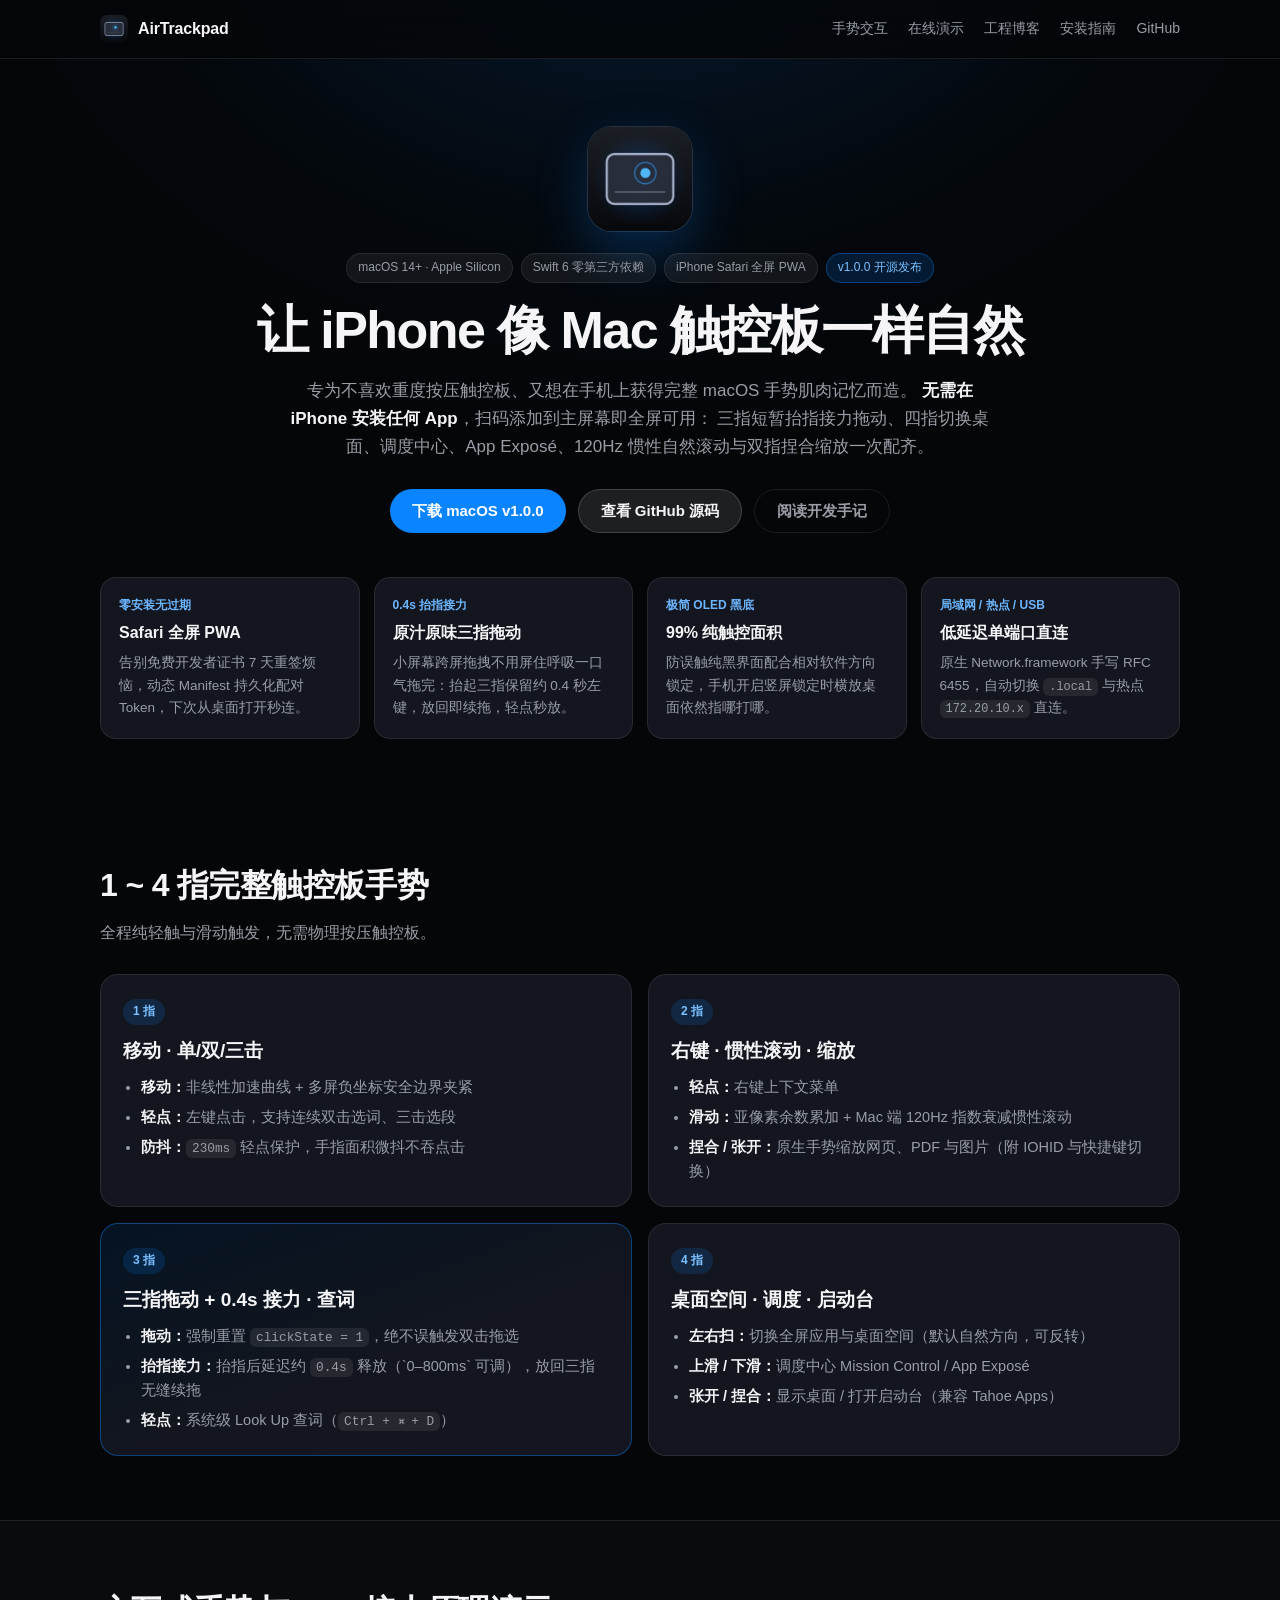
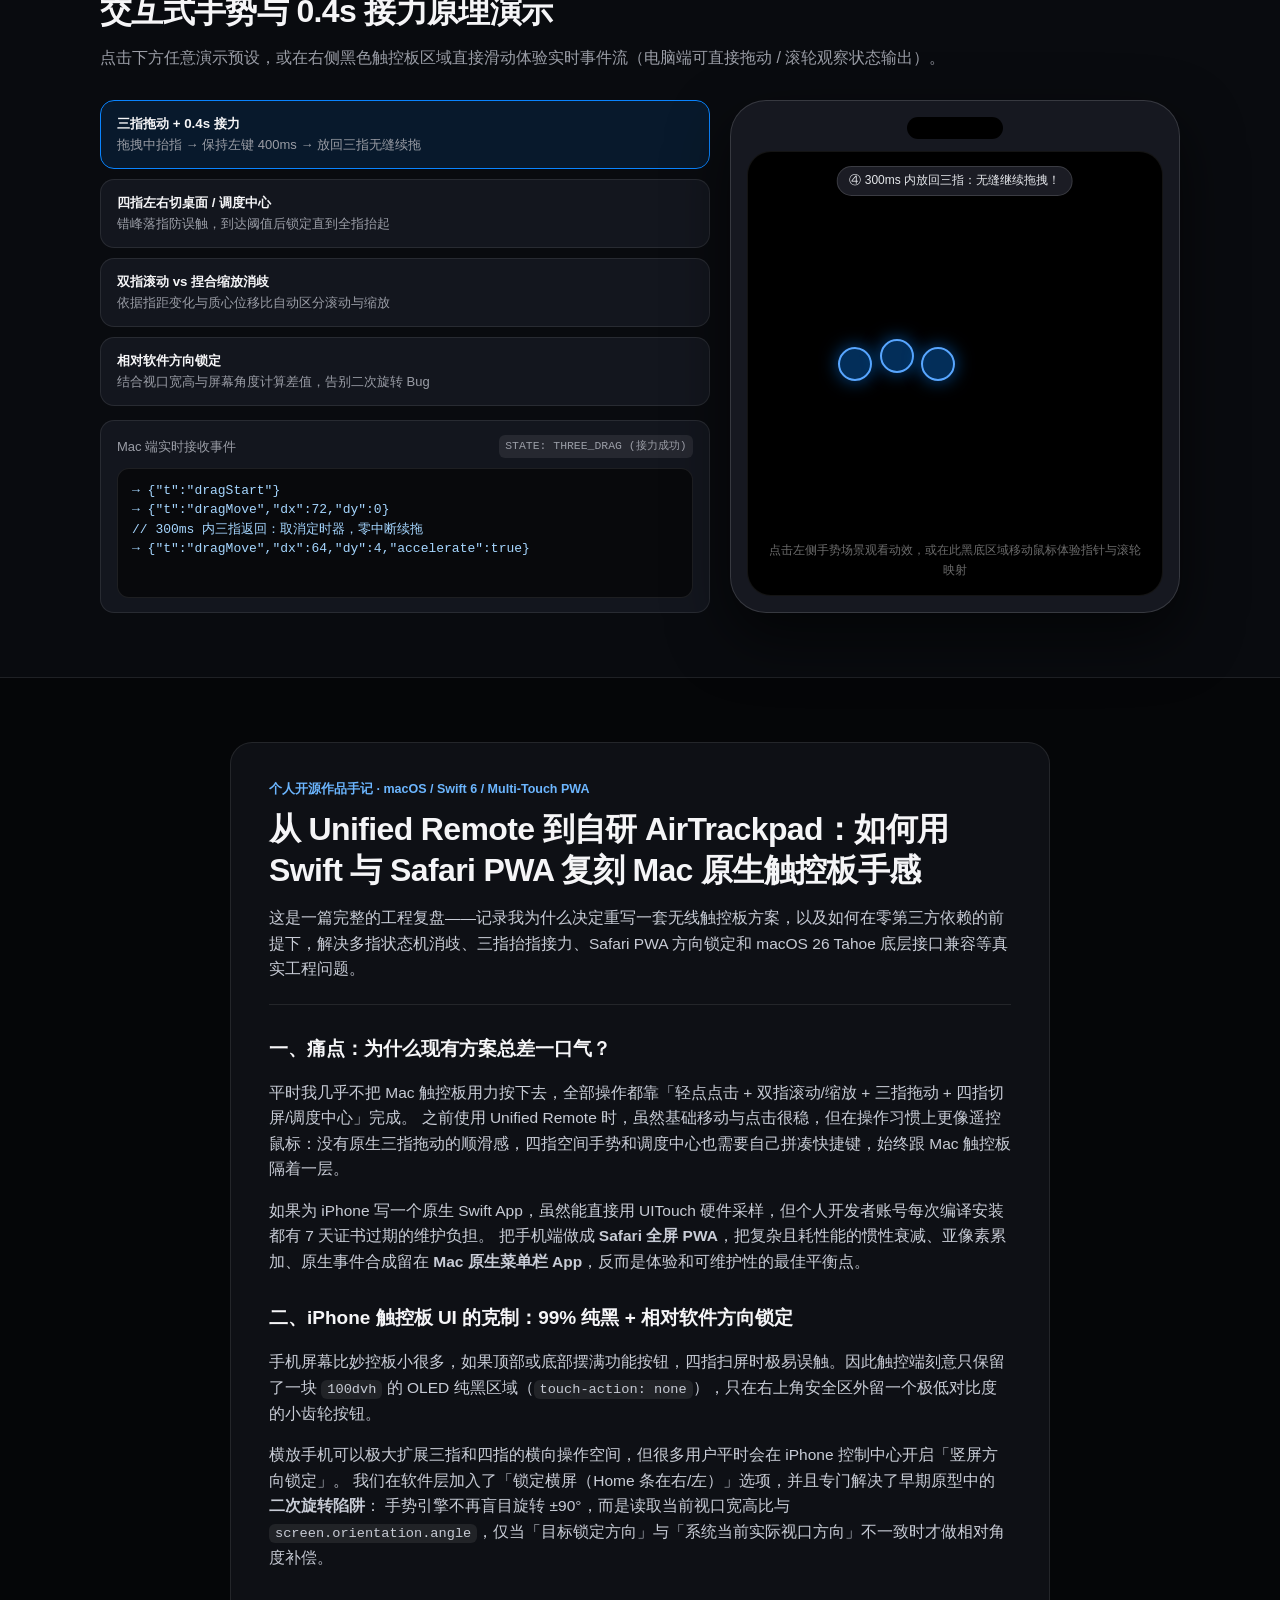
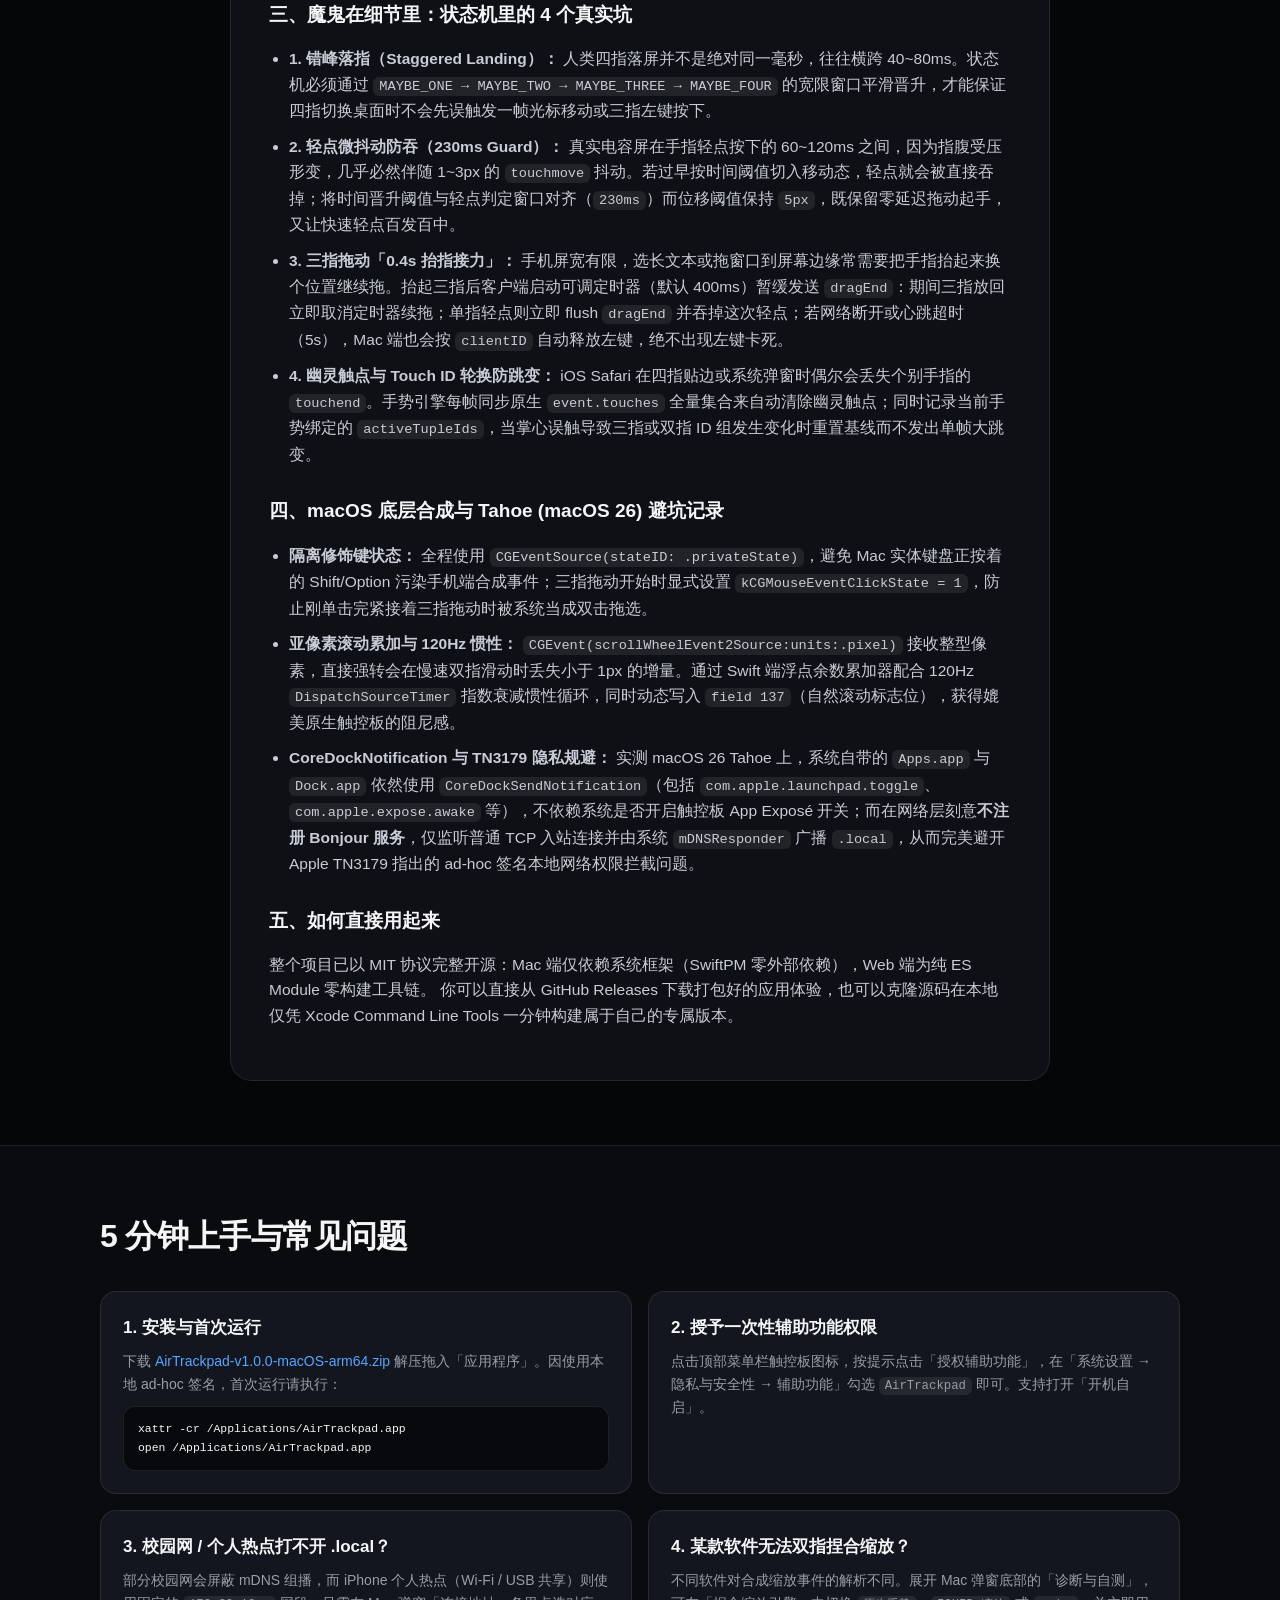
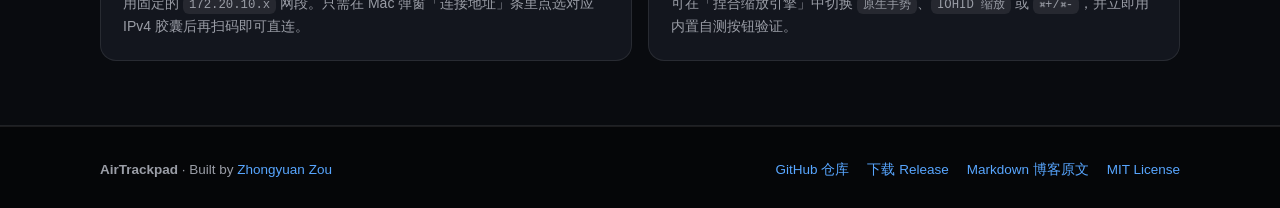
==== docs/index.html @ 7d02b203 "feat: initial open-source release of AirTrackpad v1.0.0" ====
<!DOCTYPE html>
<html lang="zh-CN">
<head>
  <meta charset="utf-8" />
  <meta name="viewport" content="width=device-width, initial-scale=1.0" />
  <meta name="color-scheme" content="dark" />
  <title>AirTrackpad — 把 iPhone 变成原生 Mac 触控板</title>
  <meta name="description" content="零 iOS 客户端安装、纯轻触无需按压、三指 0.4s 抬指接力拖动、四指切屏与调度中心、120Hz 惯性滚动——由原生 Swift 6 菜单栏应用与 Safari 全屏 PWA 组成的 Mac 无线触控板。" />
  <link rel="icon" type="image/png" href="./assets/icon-512.png" />
  <link rel="stylesheet" href="./style.css" />
</head>
<body>
  <div class="ambient-glow" aria-hidden="true"></div>

  <header class="site-nav">
    <div class="container nav-inner">
      <a href="#top" class="brand">
        <img src="./assets/icon-512.png" alt="AirTrackpad 图标" width="28" height="28" />
        <span>AirTrackpad</span>
      </a>
      <nav class="nav-links" aria-label="主导航">
        <a href="#gestures">手势交互</a>
        <a href="#playground">在线演示</a>
        <a href="#blog">工程博客</a>
        <a href="#quickstart">安装指南</a>
        <a href="https://github.com/Zou-Zhongyuan/AirTrackpad" target="_blank" rel="noopener">GitHub</a>
      </nav>
    </div>
  </header>

  <main id="top">
    <!-- Hero -->
    <section class="hero">
      <div class="container hero-inner">
        <img src="./assets/icon-512.png" alt="AirTrackpad 应用图标" class="hero-icon" width="104" height="104" />
        <div class="hero-badges">
          <span class="badge">macOS 14+ · Apple Silicon</span>
          <span class="badge">Swift 6 零第三方依赖</span>
          <span class="badge">iPhone Safari 全屏 PWA</span>
          <span class="badge accent">v1.0.0 开源发布</span>
        </div>
        <h1>让 iPhone 像 Mac 触控板一样自然</h1>
        <p class="hero-lead">
          专为不喜欢重度按压触控板、又想在手机上获得完整 macOS 手势肌肉记忆而造。
          <strong>无需在 iPhone 安装任何 App</strong>，扫码添加到主屏幕即全屏可用：
          三指短暂抬指接力拖动、四指切换桌面、调度中心、App Exposé、120Hz 惯性自然滚动与双指捏合缩放一次配齐。
        </p>

        <div class="cta-row">
          <a class="btn btn-primary" href="https://github.com/Zou-Zhongyuan/AirTrackpad/releases/latest" target="_blank" rel="noopener">
            下载 macOS v1.0.0
          </a>
          <a class="btn btn-secondary" href="https://github.com/Zou-Zhongyuan/AirTrackpad" target="_blank" rel="noopener">
            查看 GitHub 源码
          </a>
          <a class="btn btn-ghost" href="#blog">
            阅读开发手记
          </a>
        </div>

        <div class="highlights-grid">
          <div class="highlight-card">
            <div class="hl-kicker">零安装无过期</div>
            <div class="hl-title">Safari 全屏 PWA</div>
            <p>告别免费开发者证书 7 天重签烦恼，动态 Manifest 持久化配对 Token，下次从桌面打开秒连。</p>
          </div>
          <div class="highlight-card">
            <div class="hl-kicker">0.4s 抬指接力</div>
            <div class="hl-title">原汁原味三指拖动</div>
            <p>小屏幕跨屏拖拽不用屏住呼吸一口气拖完：抬起三指保留约 0.4 秒左键，放回即续拖，轻点秒放。</p>
          </div>
          <div class="highlight-card">
            <div class="hl-kicker">极简 OLED 黑底</div>
            <div class="hl-title">99% 纯触控面积</div>
            <p>防误触纯黑界面配合相对软件方向锁定，手机开启竖屏锁定时横放桌面依然指哪打哪。</p>
          </div>
          <div class="highlight-card">
            <div class="hl-kicker">局域网 / 热点 / USB</div>
            <div class="hl-title">低延迟单端口直连</div>
            <p>原生 Network.framework 手写 RFC 6455，自动切换 <code>.local</code> 与热点 <code>172.20.10.x</code> 直连。</p>
          </div>
        </div>
      </div>
    </section>

    <!-- Gesture Matrix -->
    <section id="gestures" class="section">
      <div class="container">
        <div class="section-head">
          <h2>1 ~ 4 指完整触控板手势</h2>
          <p>全程纯轻触与滑动触发，无需物理按压触控板。</p>
        </div>

        <div class="gesture-grid">
          <article class="g-card">
            <div class="g-fingers">1 指</div>
            <h3>移动 · 单/双/三击</h3>
            <ul>
              <li><strong>移动：</strong>非线性加速曲线 + 多屏负坐标安全边界夹紧</li>
              <li><strong>轻点：</strong>左键点击，支持连续双击选词、三击选段</li>
              <li><strong>防抖：</strong><code>230ms</code> 轻点保护，手指面积微抖不吞点击</li>
            </ul>
          </article>

          <article class="g-card">
            <div class="g-fingers">2 指</div>
            <h3>右键 · 惯性滚动 · 缩放</h3>
            <ul>
              <li><strong>轻点：</strong>右键上下文菜单</li>
              <li><strong>滑动：</strong>亚像素余数累加 + Mac 端 120Hz 指数衰减惯性滚动</li>
              <li><strong>捏合 / 张开：</strong>原生手势缩放网页、PDF 与图片（附 IOHID 与快捷键切换）</li>
            </ul>
          </article>

          <article class="g-card featured">
            <div class="g-fingers">3 指</div>
            <h3>三指拖动 + 0.4s 接力 · 查词</h3>
            <ul>
              <li><strong>拖动：</strong>强制重置 <code>clickState = 1</code>，绝不误触发双击拖选</li>
              <li><strong>抬指接力：</strong>抬指后延迟约 <code>0.4s</code> 释放（`0–800ms` 可调），放回三指无缝续拖</li>
              <li><strong>轻点：</strong>系统级 Look Up 查词（<code>Ctrl + ⌘ + D</code>）</li>
            </ul>
          </article>

          <article class="g-card">
            <div class="g-fingers">4 指</div>
            <h3>桌面空间 · 调度 · 启动台</h3>
            <ul>
              <li><strong>左右扫：</strong>切换全屏应用与桌面空间（默认自然方向，可反转）</li>
              <li><strong>上滑 / 下滑：</strong>调度中心 Mission Control / App Exposé</li>
              <li><strong>张开 / 捏合：</strong>显示桌面 / 打开启动台（兼容 Tahoe Apps）</li>
            </ul>
          </article>
        </div>
      </div>
    </section>

    <!-- Interactive Playground -->
    <section id="playground" class="section alt-surface">
      <div class="container">
        <div class="section-head">
          <h2>交互式手势与 0.4s 接力原理演示</h2>
          <p>点击下方任意演示预设，或在右侧黑色触控板区域直接滑动体验实时事件流（电脑端可直接拖动 / 滚轮观察状态输出）。</p>
        </div>

        <div class="playground-shell">
          <div class="playground-controls">
            <div class="preset-list" role="tablist" aria-label="手势演示预设">
              <button type="button" class="preset-btn active" data-preset="drag-relay">
                <strong>三指拖动 + 0.4s 接力</strong>
                <span>拖拽中抬指 → 保持左键 400ms → 放回三指无缝续拖</span>
              </button>
              <button type="button" class="preset-btn" data-preset="swipe4">
                <strong>四指左右切桌面 / 调度中心</strong>
                <span>错峰落指防误触，到达阈值后锁定直到全指抬起</span>
              </button>
              <button type="button" class="preset-btn" data-preset="pinch-scroll">
                <strong>双指滚动 vs 捏合缩放消歧</strong>
                <span>依据指距变化与质心位移比自动区分滚动与缩放</span>
              </button>
              <button type="button" class="preset-btn" data-preset="orientation">
                <strong>相对软件方向锁定</strong>
                <span>结合视口宽高与屏幕角度计算差值，告别二次旋转 Bug</span>
              </button>
            </div>

            <div class="telemetry-box">
              <div class="telemetry-head">
                <span>Mac 端实时接收事件</span>
                <code id="demo-state-badge">STATE: THREE_DRAG</code>
              </div>
              <pre id="demo-log" aria-live="polite"></pre>
            </div>
          </div>

          <div class="phone-frame">
            <div class="phone-notch" aria-hidden="true"></div>
            <div id="demo-pad" class="demo-pad" tabindex="0" aria-label="交互式触控板演示区">
              <div id="demo-pill" class="demo-pill">演示：三指拖动接力</div>
              <div id="demo-fingers" class="demo-fingers"></div>
              <div id="demo-relay-ring" class="demo-relay-ring" hidden>
                <span id="demo-relay-text">接力保留左键 400ms</span>
              </div>
              <div class="demo-pad-hint">点击左侧手势场景观看动效，或在此黑底区域移动鼠标体验指针与滚轮映射</div>
            </div>
          </div>
        </div>
      </div>
    </section>

    <!-- Engineering Blog Post -->
    <section id="blog" class="section">
      <div class="container blog-container">
        <article class="blog-article">
          <header class="blog-header">
            <div class="blog-meta">个人开源作品手记 · macOS / Swift 6 / Multi-Touch PWA</div>
            <h2>从 Unified Remote 到自研 AirTrackpad：如何用 Swift 与 Safari PWA 复刻 Mac 原生触控板手感</h2>
            <p class="blog-intro">
              这是一篇完整的工程复盘——记录我为什么决定重写一套无线触控板方案，以及如何在零第三方依赖的前提下，解决多指状态机消歧、三指抬指接力、Safari PWA 方向锁定和 macOS 26 Tahoe 底层接口兼容等真实工程问题。
            </p>
          </header>

          <h3>一、痛点：为什么现有方案总差一口气？</h3>
          <p>
            平时我几乎不把 Mac 触控板用力按下去，全部操作都靠「轻点点击 + 双指滚动/缩放 + 三指拖动 + 四指切屏/调度中心」完成。
            之前使用 Unified Remote 时，虽然基础移动与点击很稳，但在操作习惯上更像遥控鼠标：没有原生三指拖动的顺滑感，四指空间手势和调度中心也需要自己拼凑快捷键，始终跟 Mac 触控板隔着一层。
          </p>
          <p>
            如果为 iPhone 写一个原生 Swift App，虽然能直接用 UITouch 硬件采样，但个人开发者账号每次编译安装都有 7 天证书过期的维护负担。
            把手机端做成 <strong>Safari 全屏 PWA</strong>，把复杂且耗性能的惯性衰减、亚像素累加、原生事件合成留在 <strong>Mac 原生菜单栏 App</strong>，反而是体验和可维护性的最佳平衡点。
          </p>

          <h3>二、iPhone 触控板 UI 的克制：99% 纯黑 + 相对软件方向锁定</h3>
          <p>
            手机屏幕比妙控板小很多，如果顶部或底部摆满功能按钮，四指扫屏时极易误触。因此触控端刻意只保留了一块 <code>100dvh</code> 的 OLED 纯黑区域（<code>touch-action: none</code>），只在右上角安全区外留一个极低对比度的小齿轮按钮。
          </p>
          <p>
            横放手机可以极大扩展三指和四指的横向操作空间，但很多用户平时会在 iPhone 控制中心开启「竖屏方向锁定」。
            我们在软件层加入了「锁定横屏（Home 条在右/左）」选项，并且专门解决了早期原型中的<strong>二次旋转陷阱</strong>：
            手势引擎不再盲目旋转 ±90°，而是读取当前视口宽高比与 <code>screen.orientation.angle</code>，仅当「目标锁定方向」与「系统当前实际视口方向」不一致时才做相对角度补偿。
          </p>

          <h3>三、魔鬼在细节里：状态机里的 4 个真实坑</h3>
          <ul>
            <li>
              <strong>1. 错峰落指（Staggered Landing）：</strong>
              人类四指落屏并不是绝对同一毫秒，往往横跨 40~80ms。状态机必须通过 <code>MAYBE_ONE → MAYBE_TWO → MAYBE_THREE → MAYBE_FOUR</code> 的宽限窗口平滑晋升，才能保证四指切换桌面时不会先误触发一帧光标移动或三指左键按下。
            </li>
            <li>
              <strong>2. 轻点微抖动防吞（230ms Guard）：</strong>
              真实电容屏在手指轻点按下的 60~120ms 之间，因为指腹受压形变，几乎必然伴随 1~3px 的 <code>touchmove</code> 抖动。若过早按时间阈值切入移动态，轻点就会被直接吞掉；将时间晋升阈值与轻点判定窗口对齐（<code>230ms</code>）而位移阈值保持 <code>5px</code>，既保留零延迟拖动起手，又让快速轻点百发百中。
            </li>
            <li>
              <strong>3. 三指拖动「0.4s 抬指接力」：</strong>
              手机屏宽有限，选长文本或拖窗口到屏幕边缘常需要把手指抬起来换个位置继续拖。抬起三指后客户端启动可调定时器（默认 400ms）暂缓发送 <code>dragEnd</code>：期间三指放回立即取消定时器续拖；单指轻点则立即 flush <code>dragEnd</code> 并吞掉这次轻点；若网络断开或心跳超时（5s），Mac 端也会按 <code>clientID</code> 自动释放左键，绝不出现左键卡死。
            </li>
            <li>
              <strong>4. 幽灵触点与 Touch ID 轮换防跳变：</strong>
              iOS Safari 在四指贴边或系统弹窗时偶尔会丢失个别手指的 <code>touchend</code>。手势引擎每帧同步原生 <code>event.touches</code> 全量集合来自动清除幽灵触点；同时记录当前手势绑定的 <code>activeTupleIds</code>，当掌心误触导致三指或双指 ID 组发生变化时重置基线而不发出单帧大跳变。
            </li>
          </ul>

          <h3>四、macOS 底层合成与 Tahoe (macOS 26) 避坑记录</h3>
          <ul>
            <li>
              <strong>隔离修饰键状态：</strong>
              全程使用 <code>CGEventSource(stateID: .privateState)</code>，避免 Mac 实体键盘正按着的 Shift/Option 污染手机端合成事件；三指拖动开始时显式设置 <code>kCGMouseEventClickState = 1</code>，防止刚单击完紧接着三指拖动时被系统当成双击拖选。
            </li>
            <li>
              <strong>亚像素滚动累加与 120Hz 惯性：</strong>
              <code>CGEvent(scrollWheelEvent2Source:units:.pixel)</code> 接收整型像素，直接强转会在慢速双指滑动时丢失小于 1px 的增量。通过 Swift 端浮点余数累加器配合 120Hz <code>DispatchSourceTimer</code> 指数衰减惯性循环，同时动态写入 <code>field 137</code>（自然滚动标志位），获得媲美原生触控板的阻尼感。
            </li>
            <li>
              <strong>CoreDockNotification 与 TN3179 隐私规避：</strong>
              实测 macOS 26 Tahoe 上，系统自带的 <code>Apps.app</code> 与 <code>Dock.app</code> 依然使用 <code>CoreDockSendNotification</code>（包括 <code>com.apple.launchpad.toggle</code>、<code>com.apple.expose.awake</code> 等），不依赖系统是否开启触控板 App Exposé 开关；而在网络层刻意<strong>不注册 Bonjour 服务</strong>，仅监听普通 TCP 入站连接并由系统 <code>mDNSResponder</code> 广播 <code>.local</code>，从而完美避开 Apple TN3179 指出的 ad-hoc 签名本地网络权限拦截问题。
            </li>
          </ul>

          <h3>五、如何直接用起来</h3>
          <p>
            整个项目已以 MIT 协议完整开源：Mac 端仅依赖系统框架（SwiftPM 零外部依赖），Web 端为纯 ES Module 零构建工具链。
            你可以直接从 GitHub Releases 下载打包好的应用体验，也可以克隆源码在本地仅凭 Xcode Command Line Tools 一分钟构建属于自己的专属版本。
          </p>
        </article>
      </div>
    </section>

    <!-- Quick Start & FAQ -->
    <section id="quickstart" class="section alt-surface">
      <div class="container">
        <div class="section-head">
          <h2>5 分钟上手与常见问题</h2>
        </div>

        <div class="faq-grid">
          <div class="faq-card">
            <h3>1. 安装与首次运行</h3>
            <p>下载 <a href="https://github.com/Zou-Zhongyuan/AirTrackpad/releases/latest" target="_blank" rel="noopener">AirTrackpad-v1.0.0-macOS-arm64.zip</a> 解压拖入「应用程序」。因使用本地 ad-hoc 签名，首次运行请执行：</p>
            <pre><code>xattr -cr /Applications/AirTrackpad.app
open /Applications/AirTrackpad.app</code></pre>
          </div>

          <div class="faq-card">
            <h3>2. 授予一次性辅助功能权限</h3>
            <p>点击顶部菜单栏触控板图标，按提示点击「授权辅助功能」，在「系统设置 → 隐私与安全性 → 辅助功能」勾选 <code>AirTrackpad</code> 即可。支持打开「开机自启」。</p>
          </div>

          <div class="faq-card">
            <h3>3. 校园网 / 个人热点打不开 .local？</h3>
            <p>部分校园网会屏蔽 mDNS 组播，而 iPhone 个人热点（Wi-Fi / USB 共享）则使用固定的 <code>172.20.10.x</code> 网段。只需在 Mac 弹窗「连接地址」条里点选对应 IPv4 胶囊后再扫码即可直连。</p>
          </div>

          <div class="faq-card">
            <h3>4. 某款软件无法双指捏合缩放？</h3>
            <p>不同软件对合成缩放事件的解析不同。展开 Mac 弹窗底部的「诊断与自测」，可在「捏合缩放引擎」中切换 <code>原生手势</code>、<code>IOHID 缩放</code> 或 <code>⌘+/⌘-</code>，并立即用内置自测按钮验证。</p>
          </div>
        </div>
      </div>
    </section>
  </main>

  <footer class="site-footer">
    <div class="container footer-inner">
      <div>
        <strong>AirTrackpad</strong> · Built by
        <a href="https://github.com/Zou-Zhongyuan" target="_blank" rel="noopener">Zhongyuan Zou</a>
      </div>
      <div class="footer-links">
        <a href="https://github.com/Zou-Zhongyuan/AirTrackpad" target="_blank" rel="noopener">GitHub 仓库</a>
        <a href="https://github.com/Zou-Zhongyuan/AirTrackpad/releases/latest" target="_blank" rel="noopener">下载 Release</a>
        <a href="https://github.com/Zou-Zhongyuan/AirTrackpad/blob/main/docs/blog-post.md" target="_blank" rel="noopener">Markdown 博客原文</a>
        <a href="https://github.com/Zou-Zhongyuan/AirTrackpad/blob/main/LICENSE" target="_blank" rel="noopener">MIT License</a>
      </div>
    </div>
  </footer>

  <script type="module" src="./showcase.js"></script>
</body>
</html>
---- docs/style.css ----
:root {
  --bg: #050608;
  --surface: #0e1015;
  --surface-alt: #090b0f;
  --card: #13161e;
  --border: rgba(255, 255, 255, 0.09);
  --text: #f5f5f7;
  --muted: #9a9da6;
  --accent: #0a84ff;
  --accent-soft: rgba(10, 132, 255, 0.16);
  --ok: #30d158;
  --max-w: 1080px;
}

*,
*::before,
*::after {
  box-sizing: border-box;
}

html {
  scroll-behavior: smooth;
}

body {
  margin: 0;
  background: var(--bg);
  color: var(--text);
  font-family: -apple-system, BlinkMacSystemFont, "SF Pro Display", "SF Pro Text", "PingFang SC", "Helvetica Neue", sans-serif;
  line-height: 1.65;
  -webkit-font-smoothing: antialiased;
}

a {
  color: #58a6ff;
  text-decoration: none;
}

a:hover {
  text-decoration: underline;
}

code,
pre {
  font-family: ui-monospace, "SF Mono", Menlo, Monaco, Consolas, monospace;
}

code {
  background: rgba(255, 255, 255, 0.08);
  padding: 2px 6px;
  border-radius: 6px;
  font-size: 0.88em;
}

pre {
  margin: 10px 0 0;
  padding: 12px 14px;
  border-radius: 12px;
  background: #08090c;
  border: 1px solid var(--border);
  overflow-x: auto;
  font-size: 13px;
  line-height: 1.5;
}

pre code {
  background: none;
  padding: 0;
}

.ambient-glow {
  position: fixed;
  inset: -20vh -10vw auto;
  height: 70vh;
  background: radial-gradient(ellipse at 50% 0%, rgba(10, 132, 255, 0.2), rgba(10, 132, 255, 0.03) 45%, transparent 72%);
  pointer-events: none;
  z-index: 0;
}

.container {
  position: relative;
  z-index: 1;
  width: min(var(--max-w), calc(100% - 36px));
  margin: 0 auto;
}

.site-nav {
  position: sticky;
  top: 0;
  z-index: 30;
  backdrop-filter: blur(18px);
  -webkit-backdrop-filter: blur(18px);
  background: rgba(5, 6, 8, 0.78);
  border-bottom: 1px solid var(--border);
}

.nav-inner {
  height: 58px;
  display: flex;
  align-items: center;
  justify-content: space-between;
  gap: 16px;
}

.brand {
  display: inline-flex;
  align-items: center;
  gap: 10px;
  color: var(--text);
  font-weight: 700;
  font-size: 16px;
  letter-spacing: -0.01em;
}

.brand:hover {
  text-decoration: none;
}

.brand img {
  border-radius: 7px;
}

.nav-links {
  display: flex;
  align-items: center;
  gap: 20px;
  font-size: 14px;
}

.nav-links a {
  color: var(--muted);
  transition: color 0.15s ease;
}

.nav-links a:hover {
  color: var(--text);
  text-decoration: none;
}

.hero {
  padding: 68px 0 56px;
}

.hero-inner {
  display: flex;
  flex-direction: column;
  align-items: center;
  text-align: center;
}

.hero-icon {
  border-radius: 24px;
  box-shadow: 0 22px 54px rgba(10, 132, 255, 0.26), 0 0 0 1px rgba(255, 255, 255, 0.14);
  margin-bottom: 22px;
}

.hero-badges {
  display: flex;
  flex-wrap: wrap;
  justify-content: center;
  gap: 8px;
  margin-bottom: 18px;
}

.badge {
  font-size: 12px;
  font-weight: 500;
  color: var(--muted);
  padding: 4px 11px;
  border-radius: 999px;
  background: rgba(255, 255, 255, 0.06);
  border: 1px solid var(--border);
}

.badge.accent {
  color: #7cc0ff;
  background: var(--accent-soft);
  border-color: rgba(10, 132, 255, 0.35);
}

.hero h1 {
  margin: 0;
  font-size: clamp(32px, 5vw, 52px);
  line-height: 1.12;
  letter-spacing: -0.03em;
  max-width: 820px;
}

.hero-lead {
  margin: 18px 0 28px;
  max-width: 720px;
  font-size: 17px;
  color: var(--muted);
}

.hero-lead strong {
  color: var(--text);
}

.cta-row {
  display: flex;
  flex-wrap: wrap;
  justify-content: center;
  gap: 12px;
  margin-bottom: 44px;
}

.btn {
  display: inline-flex;
  align-items: center;
  justify-content: center;
  min-height: 44px;
  padding: 0 22px;
  border-radius: 999px;
  font-size: 15px;
  font-weight: 600;
  transition: transform 0.15s ease, background-color 0.15s ease, border-color 0.15s ease;
}

.btn:hover {
  text-decoration: none;
  transform: translateY(-1px);
}

.btn-primary {
  background: var(--accent);
  color: #ffffff;
}

.btn-primary:hover {
  background: #2191ff;
}

.btn-secondary {
  background: rgba(255, 255, 255, 0.1);
  color: var(--text);
  border: 1px solid rgba(255, 255, 255, 0.16);
}

.btn-ghost {
  background: transparent;
  color: var(--muted);
  border: 1px solid var(--border);
}

.btn-ghost:hover {
  color: var(--text);
}

.highlights-grid {
  width: 100%;
  display: grid;
  grid-template-columns: repeat(4, minmax(0, 1fr));
  gap: 14px;
  text-align: left;
}

.highlight-card {
  padding: 18px;
  border-radius: 16px;
  background: var(--card);
  border: 1px solid var(--border);
}

.hl-kicker {
  font-size: 12px;
  font-weight: 600;
  color: #6cb6ff;
  margin-bottom: 4px;
}

.hl-title {
  font-size: 16px;
  font-weight: 700;
  margin-bottom: 6px;
}

.highlight-card p {
  margin: 0;
  font-size: 13.5px;
  color: var(--muted);
}

.section {
  padding: 64px 0;
}

.alt-surface {
  background: var(--surface-alt);
  border-top: 1px solid var(--border);
  border-bottom: 1px solid var(--border);
}

.section-head {
  margin-bottom: 28px;
}

.section-head h2 {
  margin: 0 0 8px;
  font-size: clamp(24px, 3vw, 32px);
  letter-spacing: -0.02em;
}

.section-head p {
  margin: 0;
  color: var(--muted);
}

.gesture-grid {
  display: grid;
  grid-template-columns: repeat(2, minmax(0, 1fr));
  gap: 16px;
}

.g-card {
  padding: 22px;
  border-radius: 18px;
  background: var(--card);
  border: 1px solid var(--border);
}

.g-card.featured {
  border-color: rgba(10, 132, 255, 0.42);
  background: linear-gradient(160deg, rgba(10, 132, 255, 0.11), var(--card) 55%);
}

.g-fingers {
  display: inline-block;
  font-size: 12px;
  font-weight: 700;
  color: #7cc0ff;
  background: var(--accent-soft);
  padding: 3px 10px;
  border-radius: 999px;
  margin-bottom: 10px;
}

.g-card h3 {
  margin: 0 0 10px;
  font-size: 19px;
}

.g-card ul {
  margin: 0;
  padding-left: 18px;
  color: var(--muted);
  font-size: 14.5px;
}

.g-card li + li {
  margin-top: 6px;
}

.g-card strong {
  color: var(--text);
}

.playground-shell {
  display: grid;
  grid-template-columns: 1.15fr 0.85fr;
  gap: 20px;
  align-items: stretch;
}

.playground-controls {
  display: flex;
  flex-direction: column;
  gap: 14px;
}

.preset-list {
  display: flex;
  flex-direction: column;
  gap: 10px;
}

.preset-btn {
  text-align: left;
  padding: 14px 16px;
  border-radius: 14px;
  border: 1px solid var(--border);
  background: var(--card);
  color: var(--text);
  cursor: pointer;
  display: flex;
  flex-direction: column;
  gap: 3px;
  transition: border-color 0.15s ease, background-color 0.15s ease;
}

.preset-btn span {
  font-size: 13px;
  color: var(--muted);
}

.preset-btn.active {
  border-color: var(--accent);
  background: rgba(10, 132, 255, 0.12);
}

.telemetry-box {
  flex: 1;
  display: flex;
  flex-direction: column;
  padding: 14px 16px;
  border-radius: 14px;
  background: var(--card);
  border: 1px solid var(--border);
  min-height: 180px;
}

.telemetry-head {
  display: flex;
  align-items: center;
  justify-content: space-between;
  gap: 10px;
  font-size: 13px;
  color: var(--muted);
}

.telemetry-box pre {
  flex: 1;
  min-height: 130px;
  max-height: 190px;
  color: #a5d6ff;
}

.phone-frame {
  position: relative;
  padding: 16px;
  border-radius: 36px;
  background: #161820;
  border: 1px solid rgba(255, 255, 255, 0.14);
  box-shadow: 0 24px 60px rgba(0, 0, 0, 0.6);
  display: flex;
  flex-direction: column;
  min-height: 410px;
}

.phone-notch {
  width: 96px;
  height: 22px;
  border-radius: 999px;
  background: #000000;
  margin: 0 auto 12px;
}

.demo-pad {
  position: relative;
  flex: 1;
  border-radius: 24px;
  background: #000000;
  border: 1px solid rgba(255, 255, 255, 0.08);
  overflow: hidden;
  display: flex;
  align-items: center;
  justify-content: center;
  touch-action: none;
  user-select: none;
  cursor: crosshair;
}

.demo-pill {
  position: absolute;
  top: 14px;
  left: 50%;
  transform: translateX(-50%);
  padding: 4px 12px;
  border-radius: 999px;
  background: rgba(30, 32, 40, 0.9);
  border: 1px solid rgba(255, 255, 255, 0.14);
  font-size: 12px;
  color: #e5e7eb;
  white-space: nowrap;
  z-index: 3;
}

.demo-fingers {
  position: absolute;
  inset: 0;
  pointer-events: none;
}

.demo-dot {
  position: absolute;
  width: 34px;
  height: 34px;
  margin-left: -17px;
  margin-top: -17px;
  border-radius: 50%;
  background: rgba(10, 132, 255, 0.35);
  border: 2px solid #58a6ff;
  box-shadow: 0 0 18px rgba(10, 132, 255, 0.55);
  transition: left 0.32s ease, top 0.32s ease, opacity 0.2s ease, transform 0.2s ease;
}

.demo-relay-ring {
  position: relative;
  z-index: 2;
  padding: 10px 16px;
  border-radius: 999px;
  background: rgba(48, 209, 88, 0.14);
  border: 1px solid rgba(48, 209, 88, 0.55);
  color: #7ee787;
  font-size: 13px;
  font-weight: 600;
}

.demo-pad-hint {
  position: absolute;
  bottom: 14px;
  left: 16px;
  right: 16px;
  text-align: center;
  font-size: 12px;
  color: rgba(255, 255, 255, 0.42);
  pointer-events: none;
}

.blog-container {
  max-width: 820px;
}

.blog-article {
  background: var(--surface);
  border: 1px solid var(--border);
  border-radius: 22px;
  padding: 36px 38px;
}

.blog-meta {
  font-size: 12.5px;
  font-weight: 600;
  color: #6cb6ff;
  margin-bottom: 10px;
}

.blog-header h2 {
  margin: 0 0 14px;
  font-size: clamp(24px, 3vw, 32px);
  line-height: 1.28;
  letter-spacing: -0.02em;
}

.blog-intro {
  margin: 0 0 24px;
  color: var(--muted);
  font-size: 16px;
  padding-bottom: 22px;
  border-bottom: 1px solid var(--border);
}

.blog-article h3 {
  margin: 28px 0 10px;
  font-size: 19px;
  color: var(--text);
}

.blog-article p,
.blog-article li {
  color: #c8ccd6;
  font-size: 15.5px;
}

.blog-article ul {
  padding-left: 20px;
}

.blog-article li + li {
  margin-top: 10px;
}

.faq-grid {
  display: grid;
  grid-template-columns: repeat(2, minmax(0, 1fr));
  gap: 16px;
}

.faq-card {
  padding: 22px;
  border-radius: 16px;
  background: var(--card);
  border: 1px solid var(--border);
}

.faq-card h3 {
  margin: 0 0 8px;
  font-size: 17px;
}

.faq-card p {
  margin: 0;
  color: var(--muted);
  font-size: 14px;
}

.site-footer {
  padding: 32px 0 44px;
  border-top: 1px solid var(--border);
  font-size: 13.5px;
  color: var(--muted);
}

.footer-inner {
  display: flex;
  flex-wrap: wrap;
  justify-content: space-between;
  align-items: center;
  gap: 14px;
}

.footer-links {
  display: flex;
  flex-wrap: wrap;
  gap: 18px;
}

@media (max-width: 900px) {
  .highlights-grid,
  .gesture-grid,
  .playground-shell,
  .faq-grid {
    grid-template-columns: 1fr;
  }

  .blog-article {
    padding: 24px 20px;
  }

  .nav-links {
    gap: 12px;
    font-size: 13px;
  }
}
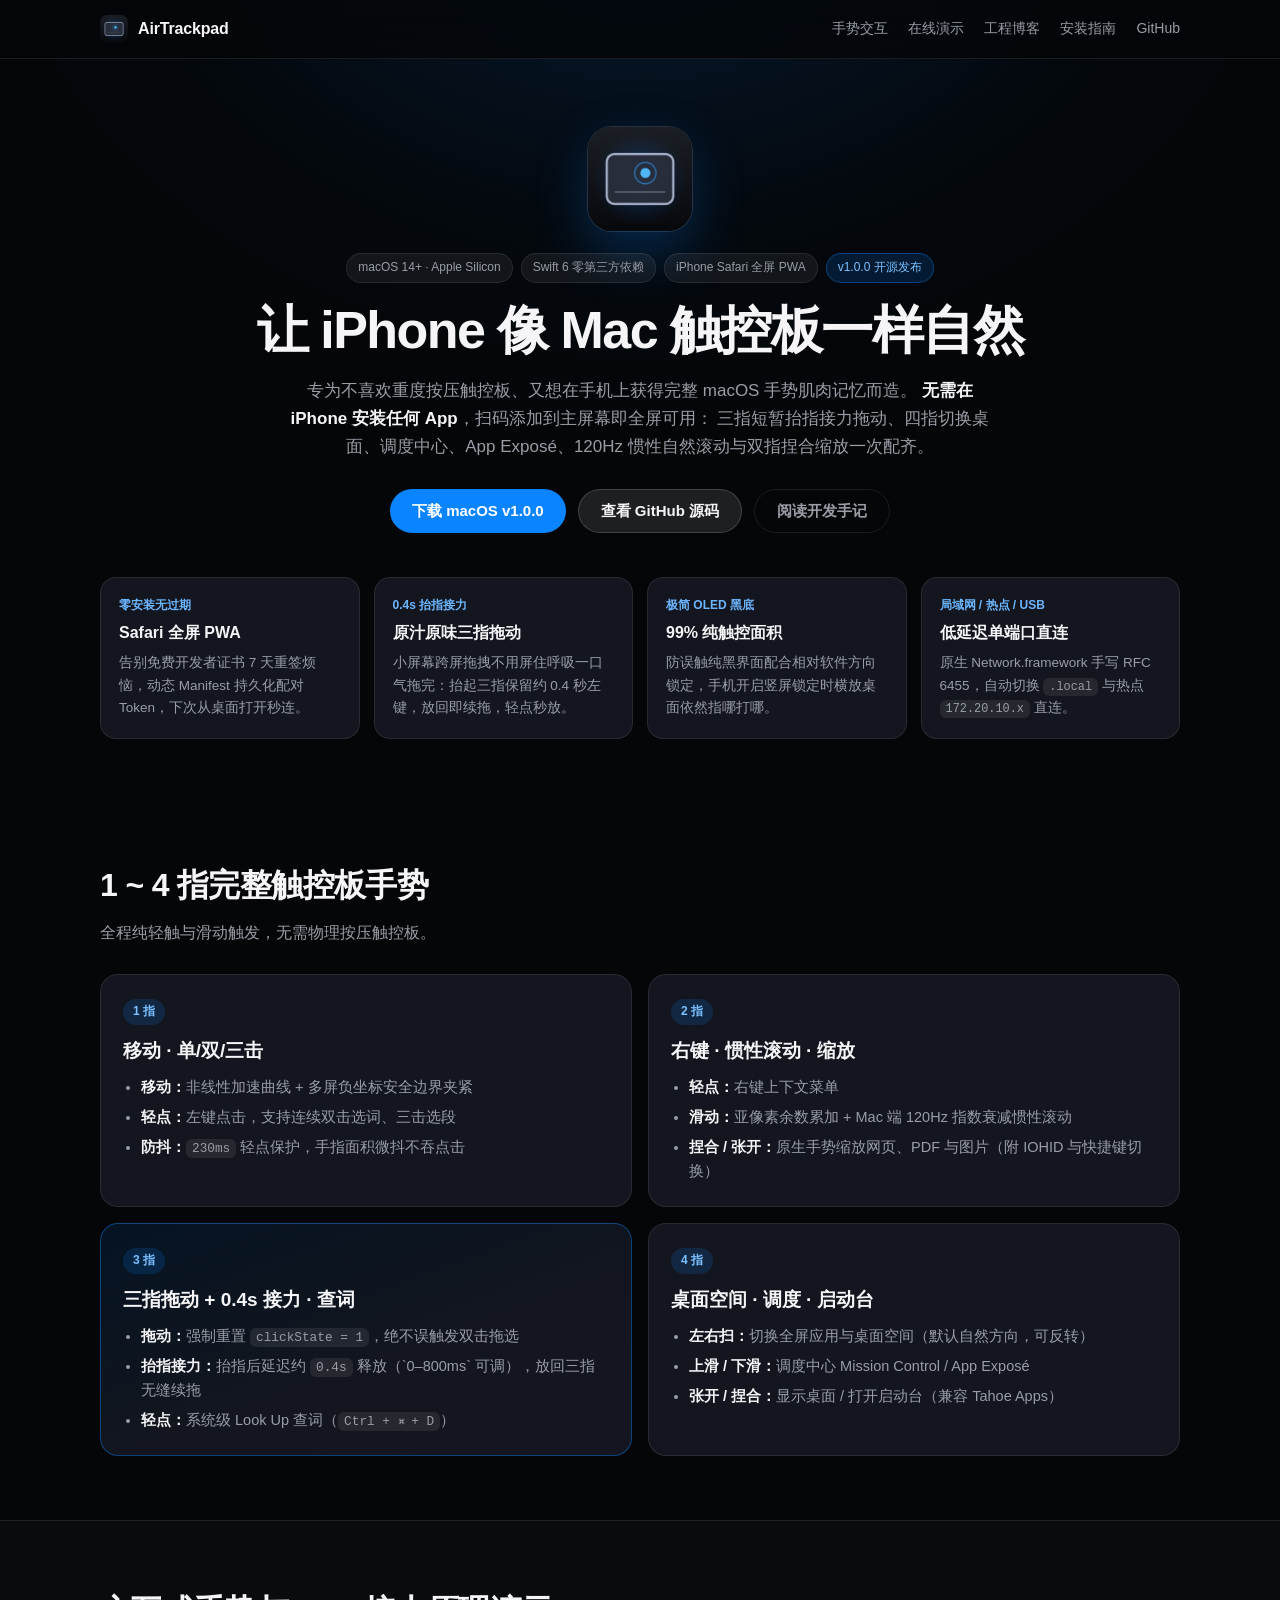
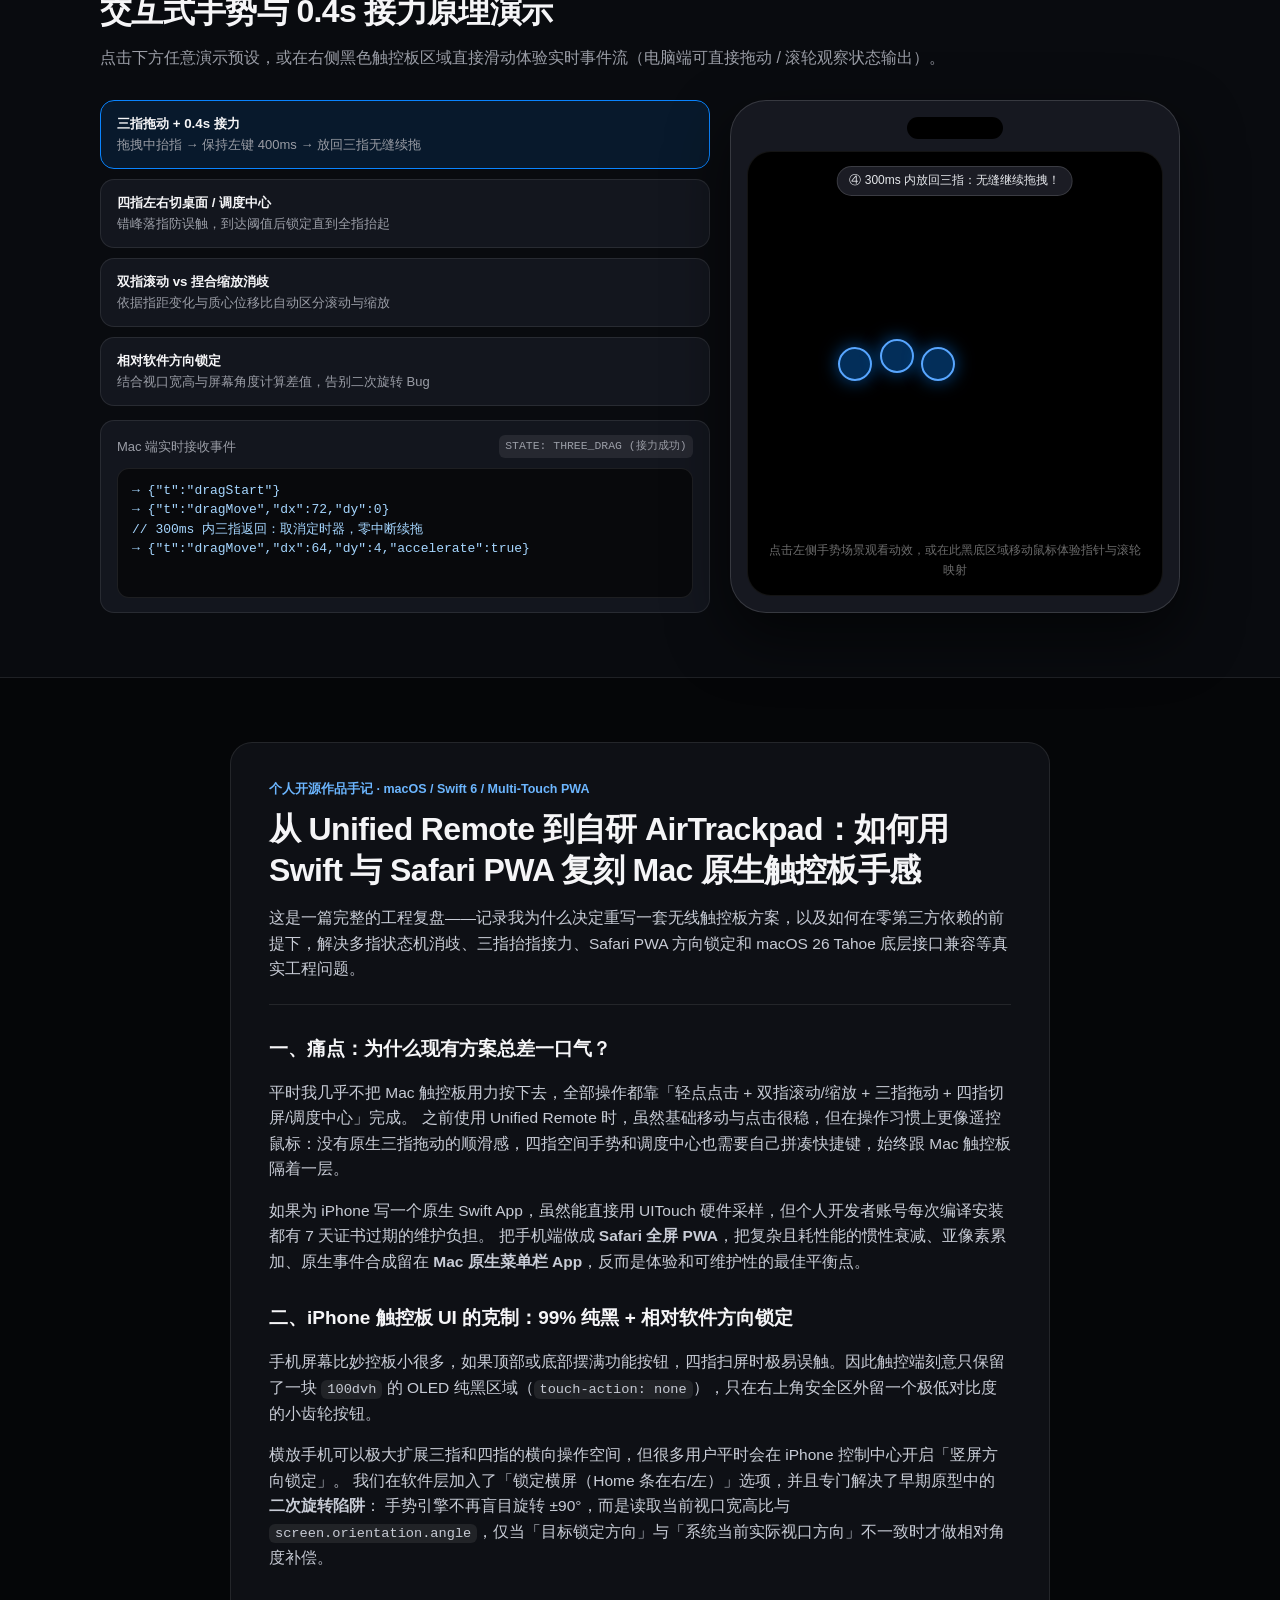
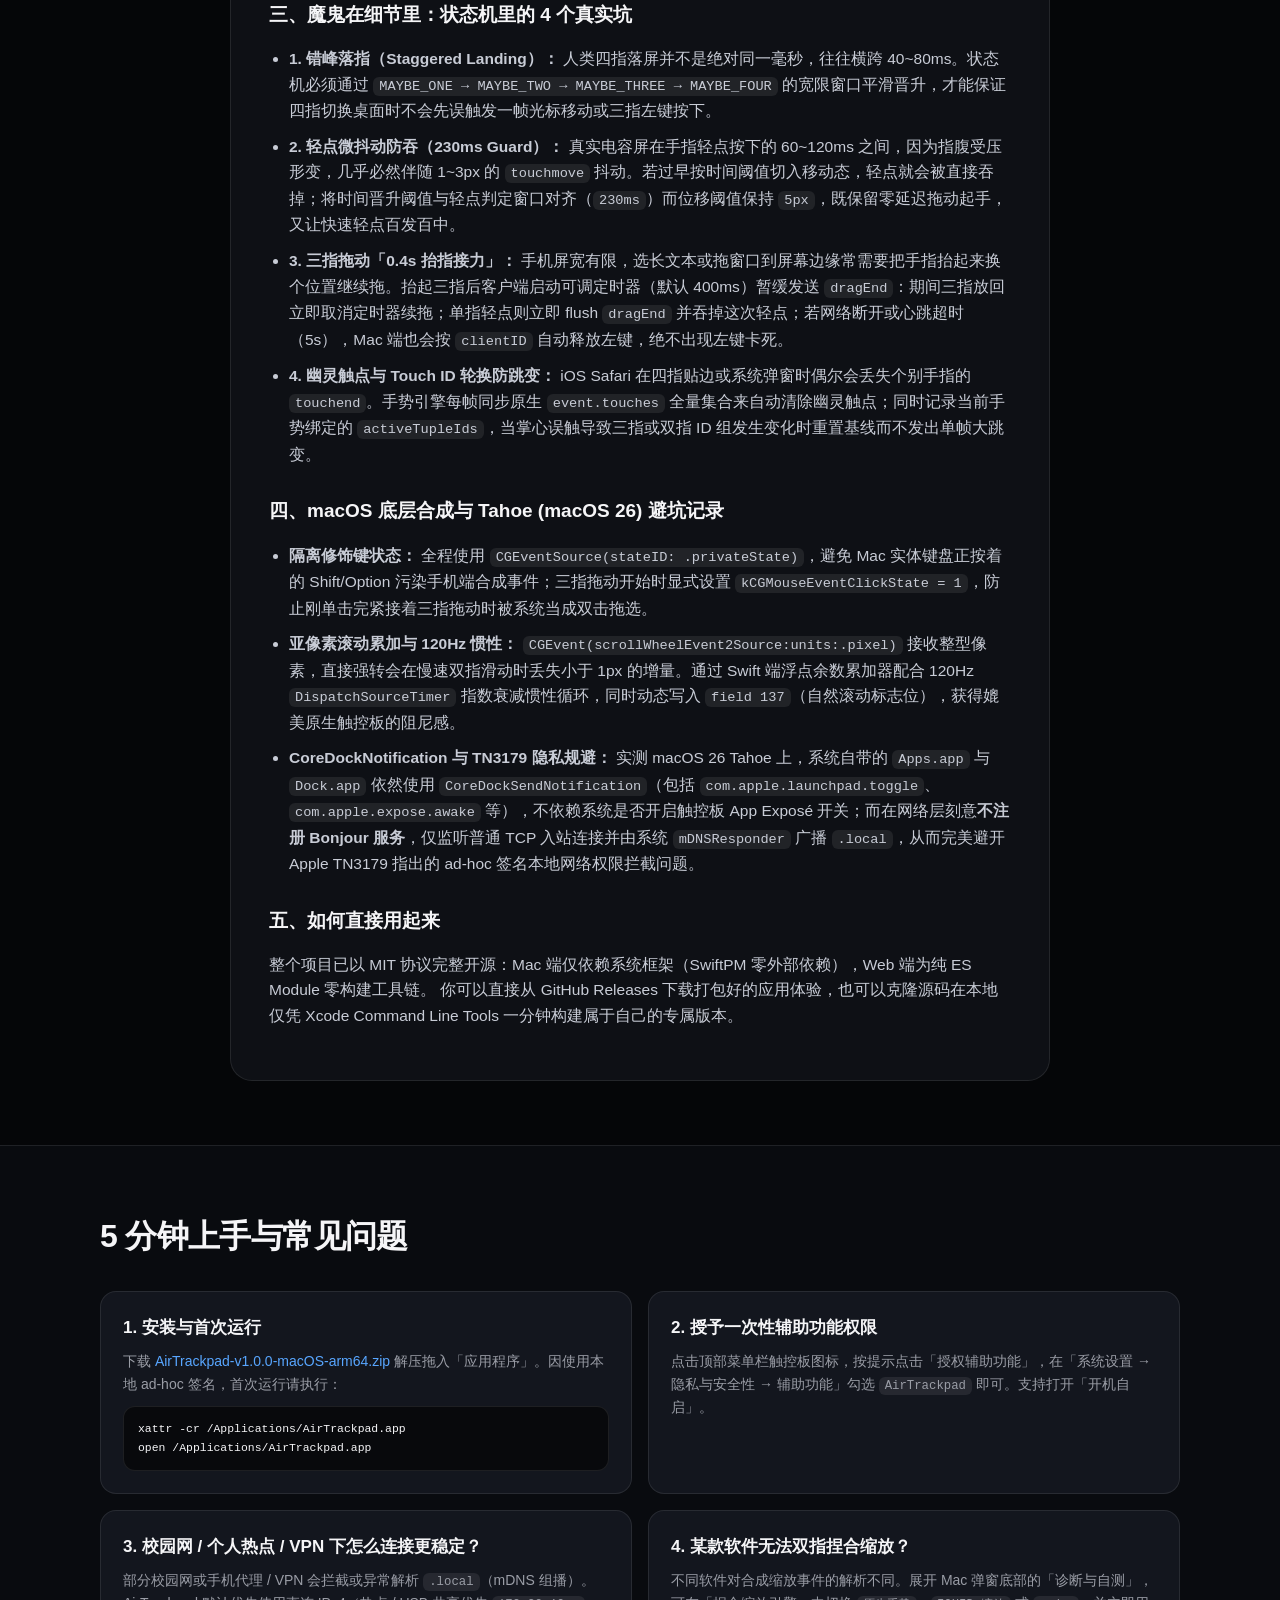
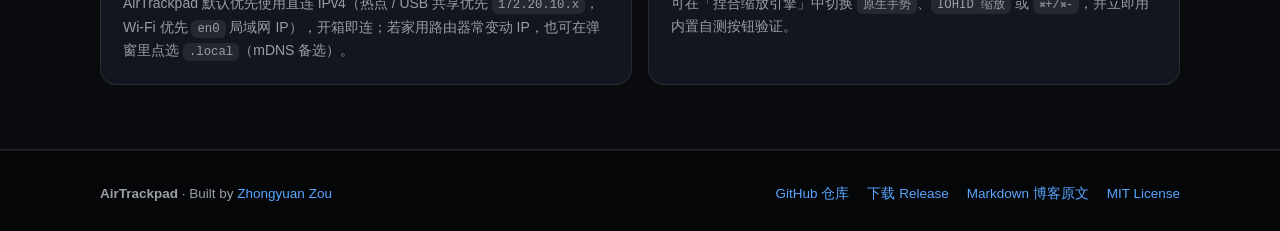
==== commit 4a0176a5: "feat(network): prefer direct IPv4 host and persist pinned address" ====
--- a/docs/index.html
+++ b/docs/index.html
@@ -286,8 +286,8 @@
           </div>
 
           <div class="faq-card">
-            <h3>3. 校园网 / 个人热点打不开 .local？</h3>
-            <p>部分校园网会屏蔽 mDNS 组播，而 iPhone 个人热点（Wi-Fi / USB 共享）则使用固定的 <code>172.20.10.x</code> 网段。只需在 Mac 弹窗「连接地址」条里点选对应 IPv4 胶囊后再扫码即可直连。</p>
+            <h3>3. 校园网 / 个人热点 / VPN 下怎么连接更稳定？</h3>
+            <p>部分校园网或手机代理 / VPN 会拦截或异常解析 <code>.local</code>（mDNS 组播）。AirTrackpad 默认优先使用直连 IPv4（热点 / USB 共享优先 <code>172.20.10.x</code>，Wi-Fi 优先 <code>en0</code> 局域网 IP），开箱即连；若家用路由器常变动 IP，也可在弹窗里点选 <code>.local</code>（mDNS 备选）。</p>
           </div>
 
           <div class="faq-card">
